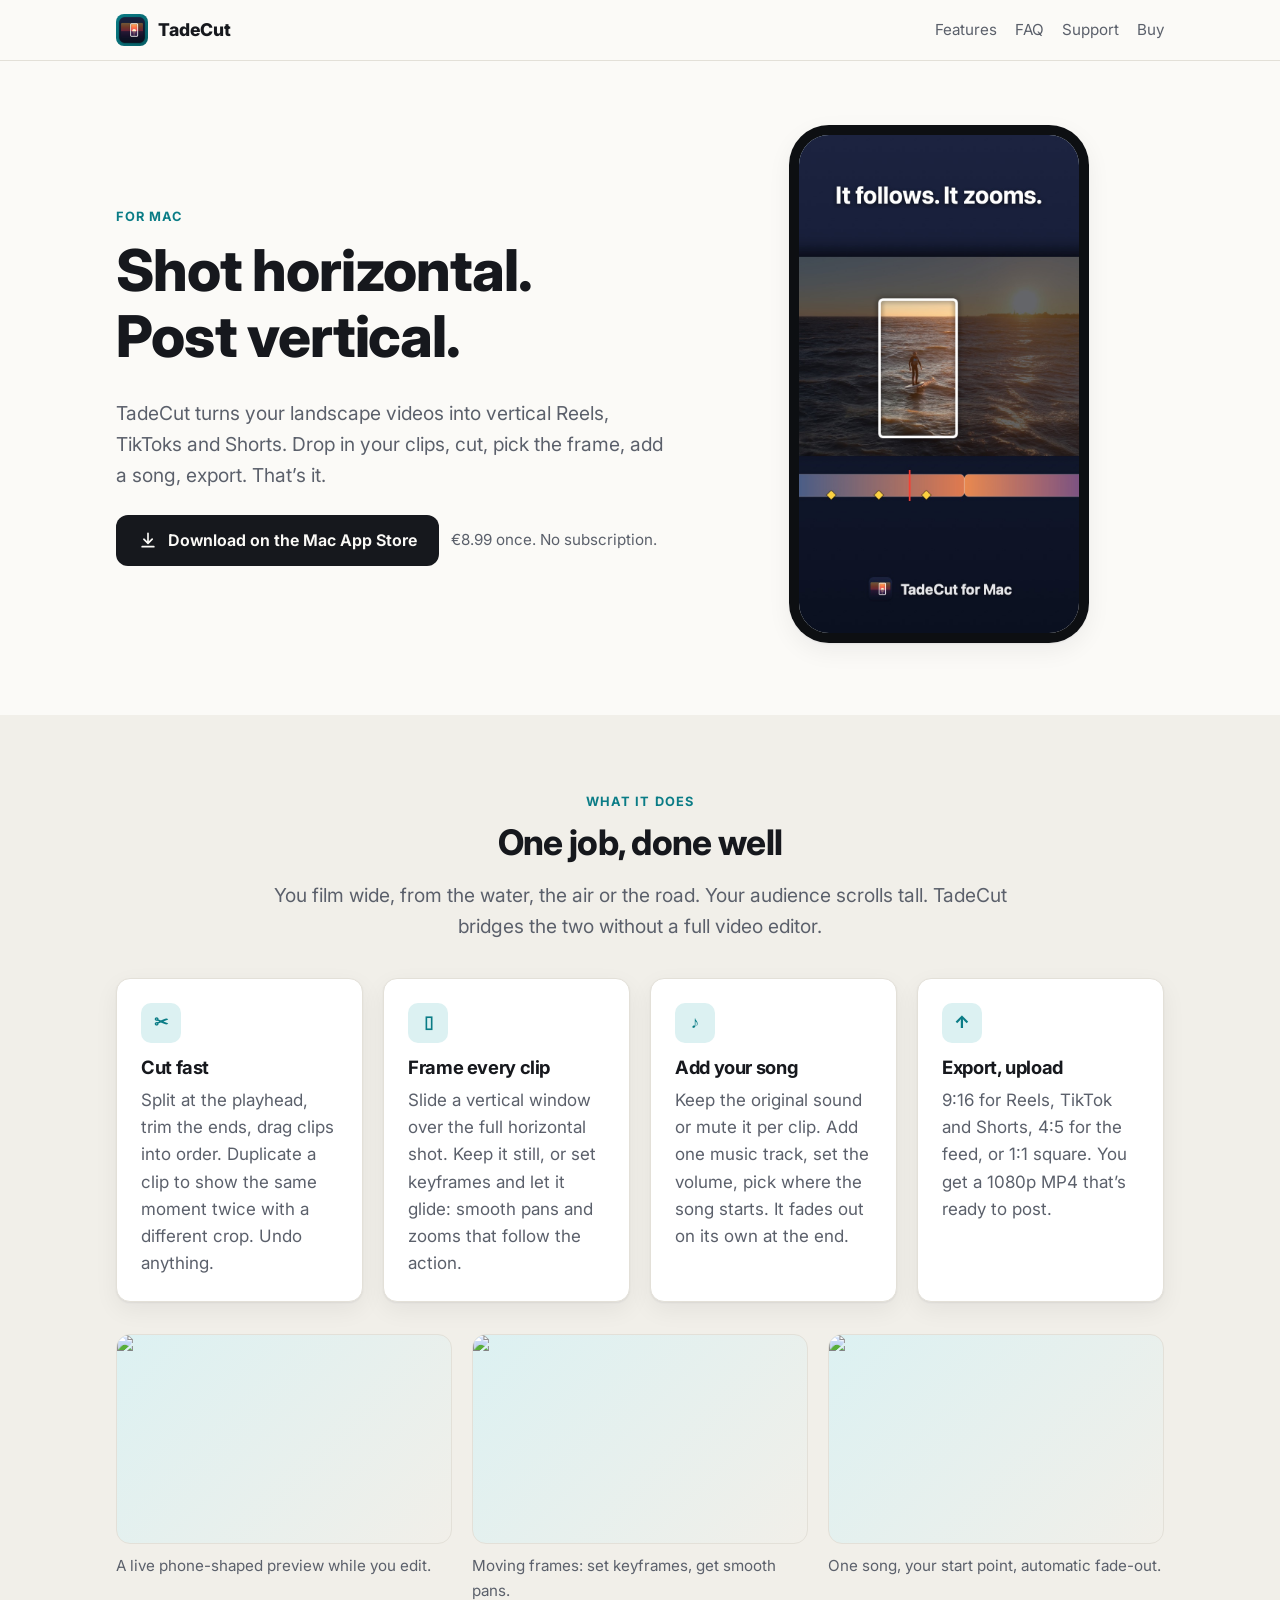
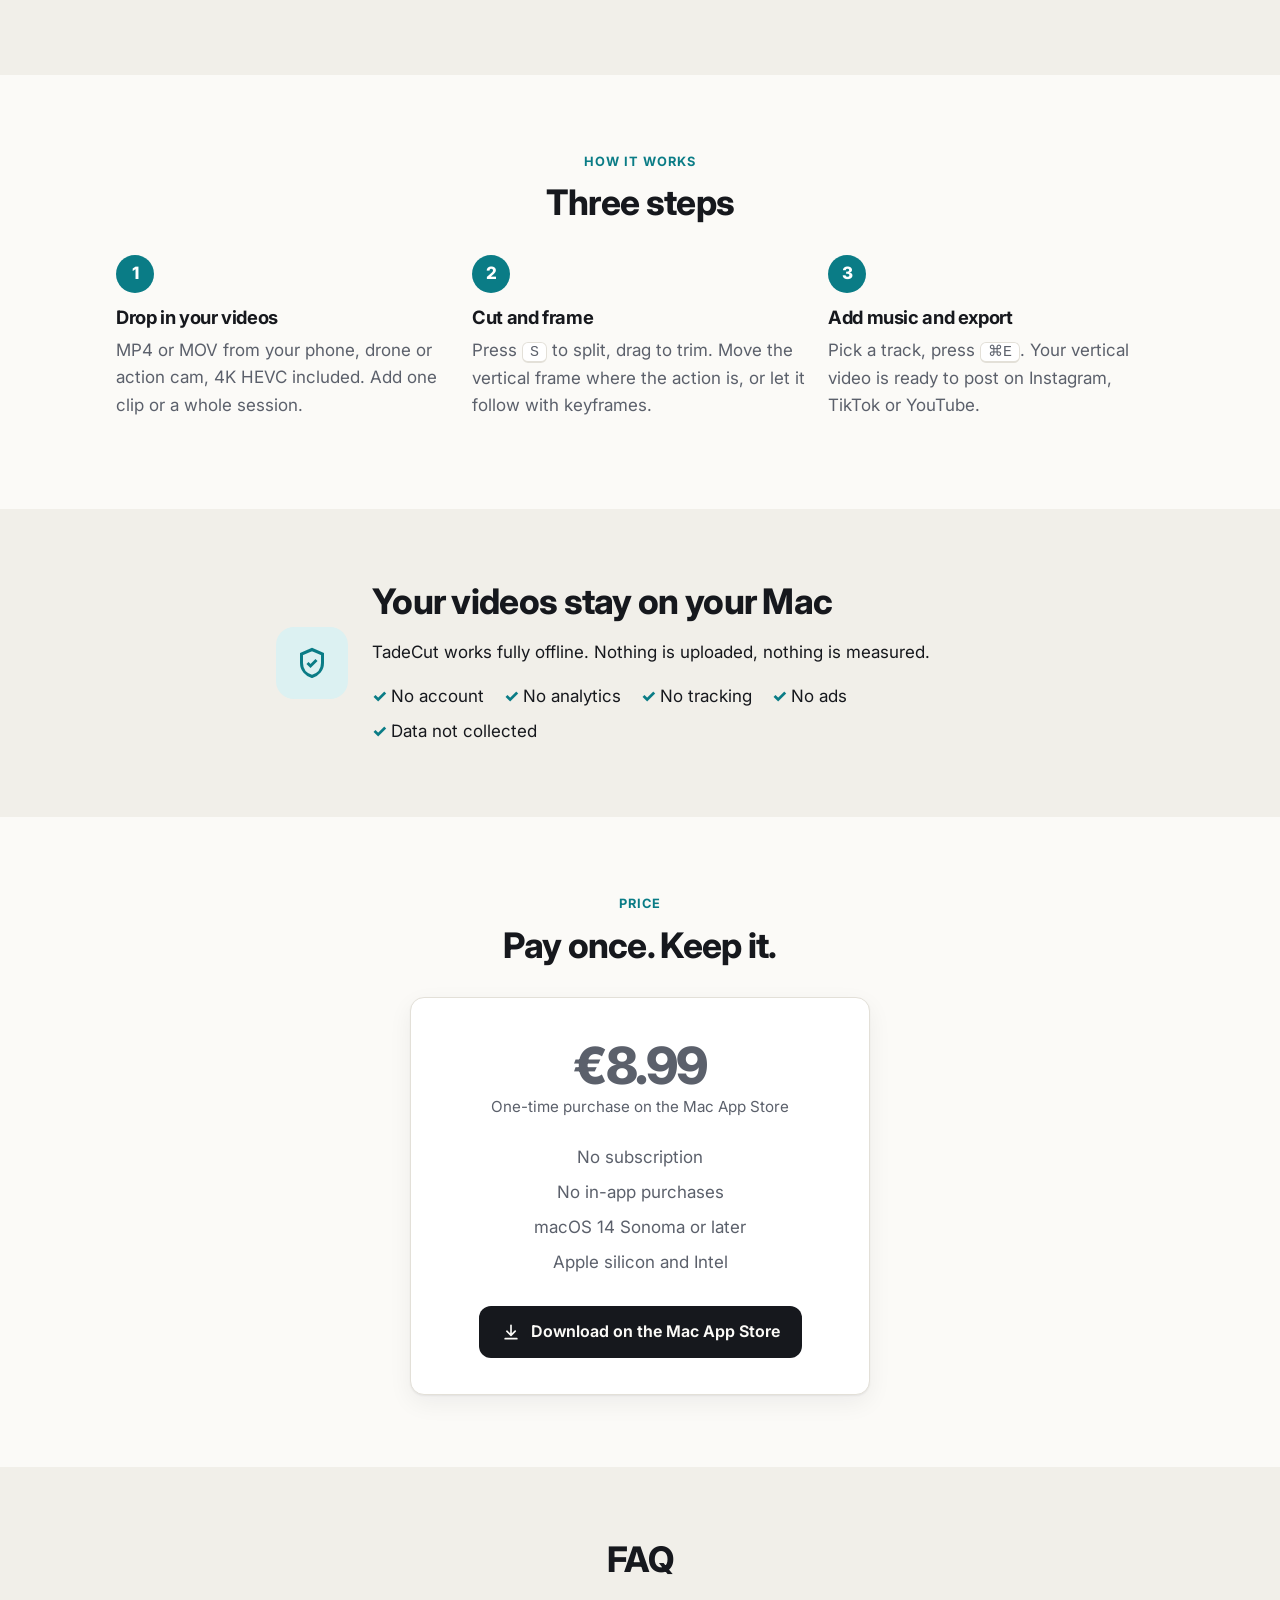
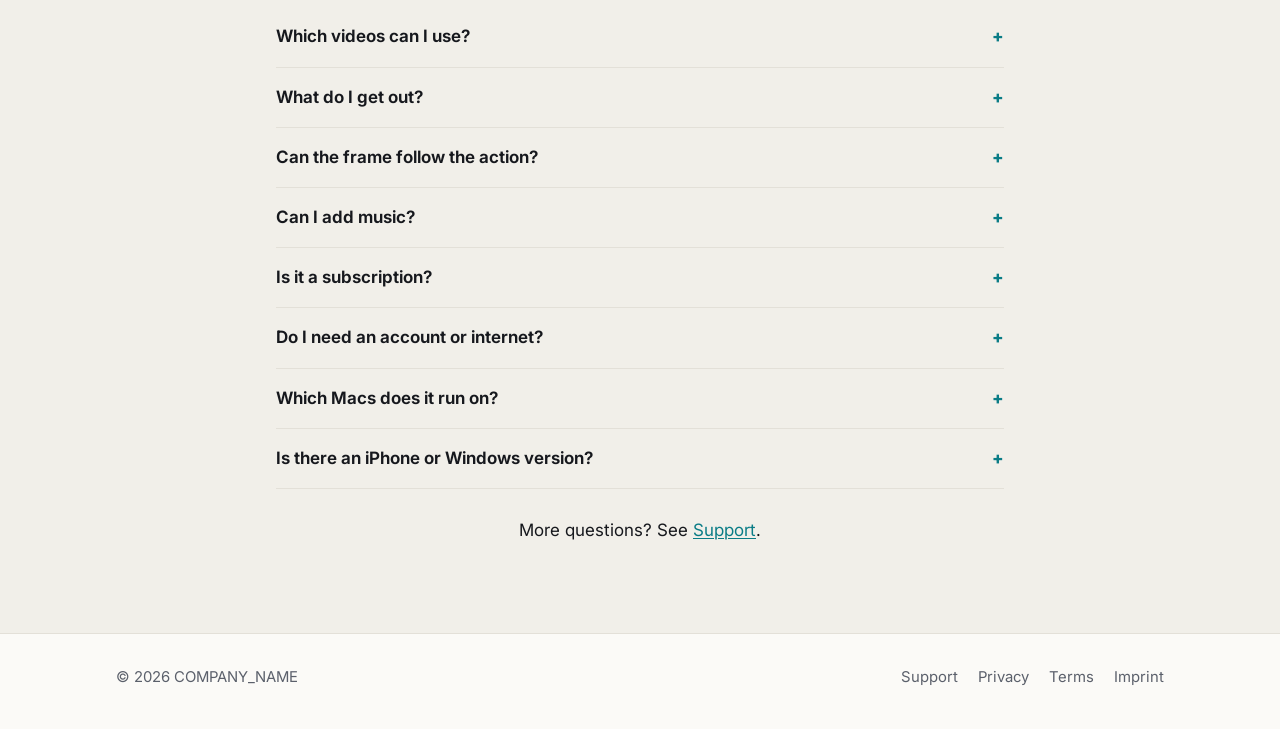
==== index.html @ 162cd6c4 "TadeCut website" ====
<!DOCTYPE html>
<html lang="en">
<head>
  <meta charset="utf-8">
  <meta name="viewport" content="width=device-width, initial-scale=1">
  <title>TadeCut — Shot horizontal. Post vertical.</title>
  <meta name="description" content="TadeCut is a simple Mac app that turns your horizontal videos into vertical Reels, TikToks and Shorts. Cut, frame, add music, export. €8.99 once, no subscription.">
  <meta name="color-scheme" content="light dark">
  <meta property="og:title" content="TadeCut — Shot horizontal. Post vertical.">
  <meta property="og:description" content="Turn horizontal videos into vertical Reels, TikToks and Shorts on your Mac. €8.99 once. No account, no tracking.">
  <meta property="og:image" content="assets/hero.jpg">
  <meta property="og:type" content="website">
  <link rel="icon" href="assets/icon-512.png">
  <link rel="apple-touch-icon" href="assets/icon-512.png">
  <link rel="preconnect" href="https://fonts.googleapis.com">
  <link rel="preconnect" href="https://fonts.gstatic.com" crossorigin>
  <link href="https://fonts.googleapis.com/css2?family=Inter:wght@400;600;700;800&amp;display=swap" rel="stylesheet">
  <link rel="stylesheet" href="style.css">
</head>
<body>
<a class="skip" href="#main">Skip to content</a>
<header class="site-header">
  <div class="wrap">
    <a class="brand" href="index.html"><img class="brand-icon" src="assets/icon-512.png" alt="" width="32" height="32">TadeCut</a>
    <nav class="nav" aria-label="Main">
      <a class="nav-optional" href="#features">Features</a>
      <a class="nav-optional" href="#faq">FAQ</a>
      <a href="support.html">Support</a>
      <a href="#price">Buy</a>
    </nav>
  </div>
</header>

<main id="main">
  <section class="hero">
    <div class="wrap hero-grid">
      <div>
        <span class="eyebrow">For Mac</span>
        <h1>Shot horizontal.<br>Post vertical.</h1>
        <p class="lead">TadeCut turns your landscape videos into vertical Reels, TikToks and Shorts. Drop in your clips, cut, pick the frame, add a song, export. That’s it.</p>
        <div class="hero-actions">
          <a class="btn" href="APP_STORE_URL">
            <svg viewBox="0 0 24 24" aria-hidden="true"><path d="M12 3a1 1 0 0 1 1 1v9.59l3.3-3.3a1 1 0 1 1 1.4 1.42l-5 5a1 1 0 0 1-1.4 0l-5-5a1 1 0 0 1 1.4-1.42l3.3 3.3V4a1 1 0 0 1 1-1zM5 19a1 1 0 1 0 0 2h14a1 1 0 1 0 0-2H5z"/></svg>
            Download on the Mac App Store
          </a>
          <span class="price-note">€8.99 once. No subscription.</span>
        </div>
      </div>
      <div class="phone">
        <div class="media-box ratio-9x16">
          <video autoplay muted loop playsinline poster="assets/hero.jpg">
            <source src="assets/demo.mp4" type="video/mp4">
          </video>
        </div>
      </div>
    </div>
  </section>

  <section id="features" class="section-alt">
    <div class="wrap">
      <div class="center">
        <span class="eyebrow">What it does</span>
        <h2>One job, done well</h2>
        <p class="lead">You film wide, from the water, the air or the road. Your audience scrolls tall. TadeCut bridges the two without a full video editor.</p>
      </div>
      <div class="grid grid-4 mt-36">
        <article class="card">
          <div class="icon-dot" aria-hidden="true">✂</div>
          <h3>Cut fast</h3>
          <p>Split at the playhead, trim the ends, drag clips into order. Duplicate a clip to show the same moment twice with a different crop. Undo anything.</p>
        </article>
        <article class="card">
          <div class="icon-dot" aria-hidden="true">▯</div>
          <h3>Frame every clip</h3>
          <p>Slide a vertical window over the full horizontal shot. Keep it still, or set keyframes and let it glide: smooth pans and zooms that follow the action.</p>
        </article>
        <article class="card">
          <div class="icon-dot" aria-hidden="true">♪</div>
          <h3>Add your song</h3>
          <p>Keep the original sound or mute it per clip. Add one music track, set the volume, pick where the song starts. It fades out on its own at the end.</p>
        </article>
        <article class="card">
          <div class="icon-dot" aria-hidden="true">↑</div>
          <h3>Export, upload</h3>
          <p>9:16 for Reels, TikTok and Shorts, 4:5 for the feed, or 1:1 square. You get a 1080p MP4 that’s ready to post.</p>
        </article>
      </div>

      <div class="grid grid-3 shots">
        <figure>
          <div class="media-box ratio-16x10"><img src="assets/screenshot-1.png" alt="TadeCut editor with timeline and phone-shaped preview" loading="lazy"></div>
          <figcaption>A live phone-shaped preview while you edit.</figcaption>
        </figure>
        <figure>
          <div class="media-box ratio-16x10"><img src="assets/screenshot-2.png" alt="Moving frame with keyframes on a drone shot" loading="lazy"></div>
          <figcaption>Moving frames: set keyframes, get smooth pans.</figcaption>
        </figure>
        <figure>
          <div class="media-box ratio-16x10"><img src="assets/screenshot-3.png" alt="Music track settings and export" loading="lazy"></div>
          <figcaption>One song, your start point, automatic fade-out.</figcaption>
        </figure>
      </div>
    </div>
  </section>

  <section id="how">
    <div class="wrap">
      <div class="center">
        <span class="eyebrow">How it works</span>
        <h2>Three steps</h2>
      </div>
      <ol class="steps grid grid-3">
        <li>
          <h3>Drop in your videos</h3>
          <p>MP4 or MOV from your phone, drone or action cam, 4K HEVC included. Add one clip or a whole session.</p>
        </li>
        <li>
          <h3>Cut and frame</h3>
          <p>Press <kbd>S</kbd> to split, drag to trim. Move the vertical frame where the action is, or let it follow with keyframes.</p>
        </li>
        <li>
          <h3>Add music and export</h3>
          <p>Pick a track, press <kbd>⌘E</kbd>. Your vertical video is ready to post on Instagram, TikTok or YouTube.</p>
        </li>
      </ol>
    </div>
  </section>

  <section class="section-alt" id="privacy">
    <div class="wrap narrow privacy-band">
      <div class="shield" aria-hidden="true">
        <svg viewBox="0 0 24 24"><path d="M12 3l7 3v6c0 4.5-3 7.8-7 9-4-1.2-7-4.5-7-9V6l7-3z"/><path d="M9 12l2 2 4-4"/></svg>
      </div>
      <div>
        <h2>Your videos stay on your Mac</h2>
        <p>TadeCut works fully offline. Nothing is uploaded, nothing is measured.</p>
        <ul class="checks">
          <li>No account</li>
          <li>No analytics</li>
          <li>No tracking</li>
          <li>No ads</li>
          <li>Data not collected</li>
        </ul>
      </div>
    </div>
  </section>

  <section id="price">
    <div class="wrap center">
      <span class="eyebrow">Price</span>
      <h2>Pay once. Keep it.</h2>
      <div class="card price-card">
        <p class="price">€8.99</p>
        <p class="meta">One-time purchase on the Mac App Store</p>
        <ul>
          <li>No subscription</li>
          <li>No in-app purchases</li>
          <li>macOS 14 Sonoma or later</li>
          <li>Apple silicon and Intel</li>
        </ul>
        <a class="btn" href="APP_STORE_URL">
          <svg viewBox="0 0 24 24" aria-hidden="true"><path d="M12 3a1 1 0 0 1 1 1v9.59l3.3-3.3a1 1 0 1 1 1.4 1.42l-5 5a1 1 0 0 1-1.4 0l-5-5a1 1 0 0 1 1.4-1.42l3.3 3.3V4a1 1 0 0 1 1-1zM5 19a1 1 0 1 0 0 2h14a1 1 0 1 0 0-2H5z"/></svg>
          Download on the Mac App Store
        </a>
      </div>
    </div>
  </section>

  <section id="faq" class="section-alt">
    <div class="wrap narrow">
      <h2 class="center">FAQ</h2>
      <div class="faq">
        <details>
          <summary>Which videos can I use?</summary>
          <p>Any normal Mac video: MP4 and MOV, including 4K HEVC from drones, phones and action cams.</p>
        </details>
        <details>
          <summary>What do I get out?</summary>
          <p>A 1080p MP4 (H.264 video, AAC audio) in 9:16, 4:5 or 1:1. It uploads straight to Instagram, TikTok and YouTube Shorts.</p>
        </details>
        <details>
          <summary>Can the frame follow the action?</summary>
          <p>Yes. Switch a clip to Moving, set a few keyframes, and the frame glides smoothly between them, panning and zooming as you set it.</p>
        </details>
        <details>
          <summary>Can I add music?</summary>
          <p>Yes, one music track per project. You set the volume and where in the song it starts, and it fades out at the end. Make sure you have the rights to the music you use.</p>
        </details>
        <details>
          <summary>Is it a subscription?</summary>
          <p>No. €8.99 once on the Mac App Store, with no in-app purchases.</p>
        </details>
        <details>
          <summary>Do I need an account or internet?</summary>
          <p>No. TadeCut works fully offline and has no sign-in. Your videos never leave your Mac.</p>
        </details>
        <details>
          <summary>Which Macs does it run on?</summary>
          <p>Any Mac with macOS 14 Sonoma or later, Apple silicon or Intel.</p>
        </details>
        <details>
          <summary>Is there an iPhone or Windows version?</summary>
          <p>No, TadeCut is a Mac app.</p>
        </details>
      </div>
      <p class="center mt-28">More questions? See <a href="support.html">Support</a>.</p>
    </div>
  </section>
</main>

<footer class="site-footer">
  <div class="wrap">
    <span>© 2026 COMPANY_NAME</span>
    <nav aria-label="Footer">
      <a href="support.html">Support</a>
      <a href="privacy.html">Privacy</a>
      <a href="terms.html">Terms</a>
      <a href="imprint.html">Imprint</a>
    </nav>
  </div>
</footer>
</body>
</html>
---- style.css ----
/* TadeCut site — shared stylesheet */
:root {
  --bg: #fbfaf7;
  --bg-alt: #f1efe9;
  --surface: #ffffff;
  --text: #16181d;
  --muted: #5b606b;
  --border: #e3e0d8;
  --accent: #0a7c86;
  --accent-strong: #075f67;
  --accent-soft: #dcf1f2;
  --on-accent: #ffffff;
  --shadow: 0 1px 2px rgba(20, 20, 30, .06), 0 8px 24px rgba(20, 20, 30, .06);
  --radius: 14px;
  --max: 1080px;
  --gutter: 16px;
  --font: "Inter", -apple-system, BlinkMacSystemFont, "Segoe UI", Roboto, Helvetica, Arial, sans-serif;
  color-scheme: light dark;
}

@media (prefers-color-scheme: dark) {
  :root {
    --bg: #111317;
    --bg-alt: #171a1f;
    --surface: #1c2026;
    --text: #eceef2;
    --muted: #a0a6b1;
    --border: #2c313a;
    --accent: #3cc3cf;
    --accent-strong: #6ad6df;
    --accent-soft: #15353a;
    --on-accent: #06272b;
    --shadow: 0 1px 2px rgba(0, 0, 0, .3), 0 8px 24px rgba(0, 0, 0, .3);
  }
}

*, *::before, *::after { box-sizing: border-box; }

html { -webkit-text-size-adjust: 100%; }

body {
  margin: 0;
  background: var(--bg);
  color: var(--text);
  font-family: var(--font);
  font-size: 17px;
  line-height: 1.6;
  overflow-x: hidden;
}

img, video { max-width: 100%; display: block; }

a { color: var(--accent); text-underline-offset: 2px; }
a:hover { color: var(--accent-strong); }

h1, h2, h3 { line-height: 1.15; letter-spacing: -0.02em; margin: 0 0 .5em; }
h1 { font-size: clamp(2.2rem, 6vw, 3.6rem); font-weight: 800; }
h2 { font-size: clamp(1.6rem, 4vw, 2.2rem); font-weight: 750; }
h3 { font-size: 1.15rem; font-weight: 700; }
p { margin: 0 0 1em; }

.wrap {
  width: 100%;
  max-width: var(--max);
  margin: 0 auto;
  padding: 0 var(--gutter);
}
.narrow { max-width: 760px; }

.skip {
  position: absolute; left: -999px; top: 0;
  background: var(--surface); padding: 8px 12px; z-index: 10;
}
.skip:focus { left: var(--gutter); }

/* Header */
.site-header {
  border-bottom: 1px solid var(--border);
  background: var(--bg);
  position: sticky; top: 0; z-index: 5;
}
.site-header .wrap {
  display: flex; align-items: center; justify-content: space-between;
  gap: 12px; min-height: 60px;
}
.brand {
  display: flex; align-items: center; gap: 10px;
  font-weight: 800; font-size: 1.1rem; color: var(--text); text-decoration: none;
}
.brand-icon {
  width: 32px; height: 32px; border-radius: 8px;
  background: linear-gradient(135deg, var(--accent), var(--accent-strong));
  object-fit: cover; flex: none;
}
.nav { display: flex; gap: 18px; flex-wrap: wrap; }
.nav a { color: var(--muted); text-decoration: none; font-size: .95rem; }
.nav a:hover, .nav a[aria-current="page"] { color: var(--text); }

/* Buttons */
.btn {
  display: inline-flex; align-items: center; justify-content: center; gap: 10px;
  padding: 13px 22px; border-radius: 12px;
  background: var(--text); color: var(--bg);
  font-weight: 650; text-decoration: none; font-size: 1rem;
  border: 0; transition: transform .1s ease, opacity .1s ease;
}
.btn:hover { color: var(--bg); opacity: .9; }
.btn:active { transform: translateY(1px); }
.btn svg { width: 20px; height: 20px; fill: currentColor; flex: none; }
.btn-ghost { background: transparent; color: var(--text); border: 1px solid var(--border); }
.btn-ghost:hover { color: var(--text); background: var(--bg-alt); }

/* Sections */
section { padding: 72px 0; }
.section-alt { background: var(--bg-alt); }
.eyebrow {
  display: inline-block; font-size: .8rem; font-weight: 700; letter-spacing: .08em;
  text-transform: uppercase; color: var(--accent); margin-bottom: 10px;
}
.lead { font-size: 1.2rem; color: var(--muted); max-width: 40em; }
.center { text-align: center; }
.center .lead { margin-left: auto; margin-right: auto; }

/* Hero */
.hero { padding: 64px 0 72px; }
.hero-grid {
  display: grid; grid-template-columns: 1.1fr .9fr; gap: 48px; align-items: center;
}
.hero-actions { display: flex; flex-wrap: wrap; gap: 12px; align-items: center; margin-top: 24px; }
.price-note { color: var(--muted); font-size: .95rem; }

.media-box {
  position: relative; overflow: hidden; border-radius: var(--radius);
  background:
    linear-gradient(135deg, var(--accent-soft), var(--bg-alt));
  border: 1px solid var(--border);
}
.media-box > img, .media-box > video {
  position: absolute; inset: 0; width: 100%; height: 100%; object-fit: cover;
}
.ratio-16x9 { aspect-ratio: 16 / 9; }
.ratio-16x10 { aspect-ratio: 16 / 10; }
.ratio-9x16 { aspect-ratio: 9 / 16; }

/* Phone frame around the demo */
.phone {
  width: min(300px, 78vw); margin: 0 auto;
  padding: 10px; border-radius: 40px;
  background: #0d0f12; box-shadow: var(--shadow);
}
.phone .media-box { border-radius: 30px; border: 0; }

/* Features */
.grid { display: grid; gap: 20px; }
.grid-2 { grid-template-columns: repeat(2, minmax(0, 1fr)); }
.grid-3 { grid-template-columns: repeat(3, minmax(0, 1fr)); }
.grid-4 { grid-template-columns: repeat(4, minmax(0, 1fr)); }

.card {
  background: var(--surface); border: 1px solid var(--border);
  border-radius: var(--radius); padding: 24px; box-shadow: var(--shadow);
}
.card p:last-child { margin-bottom: 0; }
.card p { color: var(--muted); }
.icon-dot {
  width: 40px; height: 40px; border-radius: 10px; margin-bottom: 14px;
  background: var(--accent-soft); color: var(--accent);
  display: grid; place-items: center; font-weight: 800;
}

/* Steps */
.steps { counter-reset: step; list-style: none; padding: 0; margin: 32px 0 0; }
.steps li { counter-increment: step; position: relative; padding-top: 52px; }
.steps li::before {
  content: counter(step);
  position: absolute; top: 0; left: 0;
  width: 38px; height: 38px; border-radius: 50%;
  background: var(--accent); color: var(--on-accent);
  display: grid; place-items: center; font-weight: 800;
}
.steps p { color: var(--muted); }

/* Screenshots */
.shots { margin-top: 32px; }
.shots figure { margin: 0; }
.shots figcaption { margin-top: 10px; font-size: .95rem; color: var(--muted); }

/* Privacy band */
.privacy-band {
  display: grid; grid-template-columns: auto 1fr; gap: 24px; align-items: center;
}
.shield {
  width: 72px; height: 72px; border-radius: 18px;
  background: var(--accent-soft); color: var(--accent);
  display: grid; place-items: center;
}
.shield svg { width: 36px; height: 36px; fill: none; stroke: currentColor; stroke-width: 2; }
.checks { list-style: none; padding: 0; margin: 12px 0 0; display: flex; flex-wrap: wrap; gap: 8px 20px; }
.checks li::before { content: "✓ "; color: var(--accent); font-weight: 800; }

/* Price */
.price-card { max-width: 460px; margin: 32px auto 0; text-align: center; padding: 36px 28px; }
.price { font-size: 3.2rem; font-weight: 800; letter-spacing: -0.03em; line-height: 1; margin: 6px 0 4px; color: var(--text); }
.price-card ul { list-style: none; padding: 0; margin: 20px 0 26px; color: var(--muted); }
.price-card li { padding: 4px 0; }

/* FAQ */
.faq { margin-top: 28px; }
.faq details {
  border-bottom: 1px solid var(--border); padding: 16px 0;
}
.faq summary {
  cursor: pointer; font-weight: 650; list-style: none;
  display: flex; justify-content: space-between; gap: 16px;
}
.faq summary::-webkit-details-marker { display: none; }
.faq summary::after { content: "+"; color: var(--accent); font-weight: 800; flex: none; }
.faq details[open] summary::after { content: "–"; }
.faq details p { margin: 10px 0 0; color: var(--muted); }

/* Docs / legal pages */
.doc { padding: 48px 0 72px; }
.doc h1 { font-size: clamp(2rem, 5vw, 2.8rem); }
.doc h2 { font-size: 1.4rem; margin-top: 2em; }
.doc h3 { margin-top: 1.5em; }
.doc ul, .doc ol { padding-left: 1.3em; }
.doc li { margin-bottom: .4em; }
.meta { color: var(--muted); font-size: .95rem; }
.note {
  background: var(--accent-soft); border-radius: 12px; padding: 16px 18px; margin: 20px 0;
}
.note p:last-child { margin-bottom: 0; }

.table-wrap { overflow-x: auto; margin: 16px 0; }
table { width: 100%; border-collapse: collapse; font-size: .97rem; }
th, td { text-align: left; padding: 10px 12px; border-bottom: 1px solid var(--border); vertical-align: top; }
th { color: var(--muted); font-weight: 650; font-size: .85rem; text-transform: uppercase; letter-spacing: .05em; }
kbd {
  font-family: ui-monospace, SFMono-Regular, Menlo, monospace; font-size: .88em;
  background: var(--surface); border: 1px solid var(--border); border-bottom-width: 2px;
  border-radius: 6px; padding: 1px 7px; white-space: nowrap;
}
dl.facts { display: grid; grid-template-columns: max-content 1fr; gap: 8px 24px; }
dl.facts dt { color: var(--muted); }
dl.facts dd { margin: 0; overflow-wrap: anywhere; }

/* Footer */
.site-footer { border-top: 1px solid var(--border); padding: 32px 0 40px; color: var(--muted); font-size: .93rem; }
.site-footer .wrap { display: flex; flex-wrap: wrap; justify-content: space-between; gap: 16px; }
.site-footer nav { display: flex; flex-wrap: wrap; gap: 8px 20px; }
.site-footer a { color: var(--muted); text-decoration: none; }
.site-footer a:hover { color: var(--text); }

/* Responsive */
@media (max-width: 900px) {
  .grid-4 { grid-template-columns: repeat(2, minmax(0, 1fr)); }
  .grid-3 { grid-template-columns: minmax(0, 1fr); }
  .hero-grid { grid-template-columns: minmax(0, 1fr); gap: 40px; }
}
@media (max-width: 640px) {
  body { font-size: 16px; }
  section { padding: 52px 0; }
  .hero { padding: 40px 0 52px; }
  .grid-2, .grid-4 { grid-template-columns: minmax(0, 1fr); }
  .nav { gap: 14px; }
  .nav .nav-optional { display: none; }
  .privacy-band { grid-template-columns: minmax(0, 1fr); }
  .hero-actions .btn { width: 100%; }
  dl.facts { grid-template-columns: minmax(0, 1fr); gap: 2px; }
  dl.facts dd { margin-bottom: 10px; }
}
@media (prefers-reduced-motion: reduce) {
  * { transition: none !important; }
}

.doc code { font-family: ui-monospace, SFMono-Regular, Menlo, monospace; font-size: .9em; overflow-wrap: anywhere; }
.mt-36 { margin-top: 36px; }
.mt-28 { margin-top: 28px; }
.media-box > img { color: transparent; font-size: 0; }
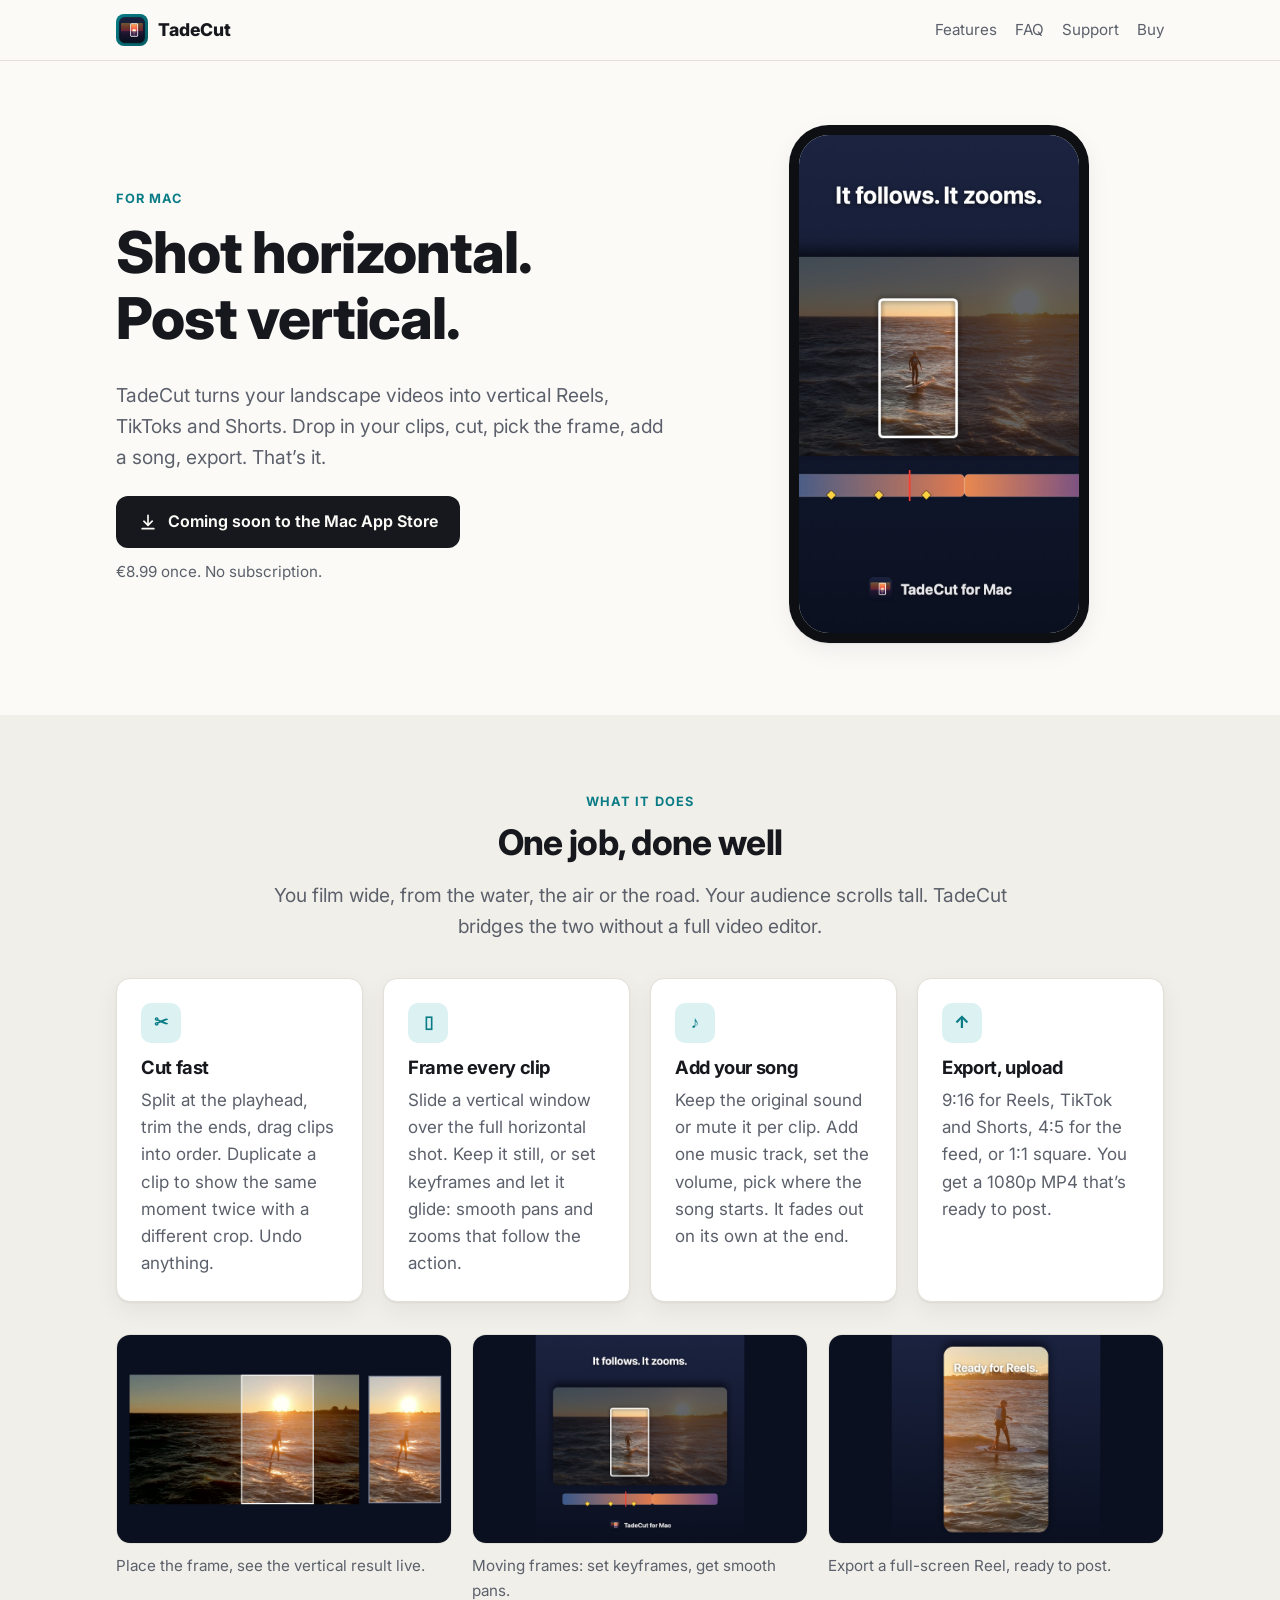
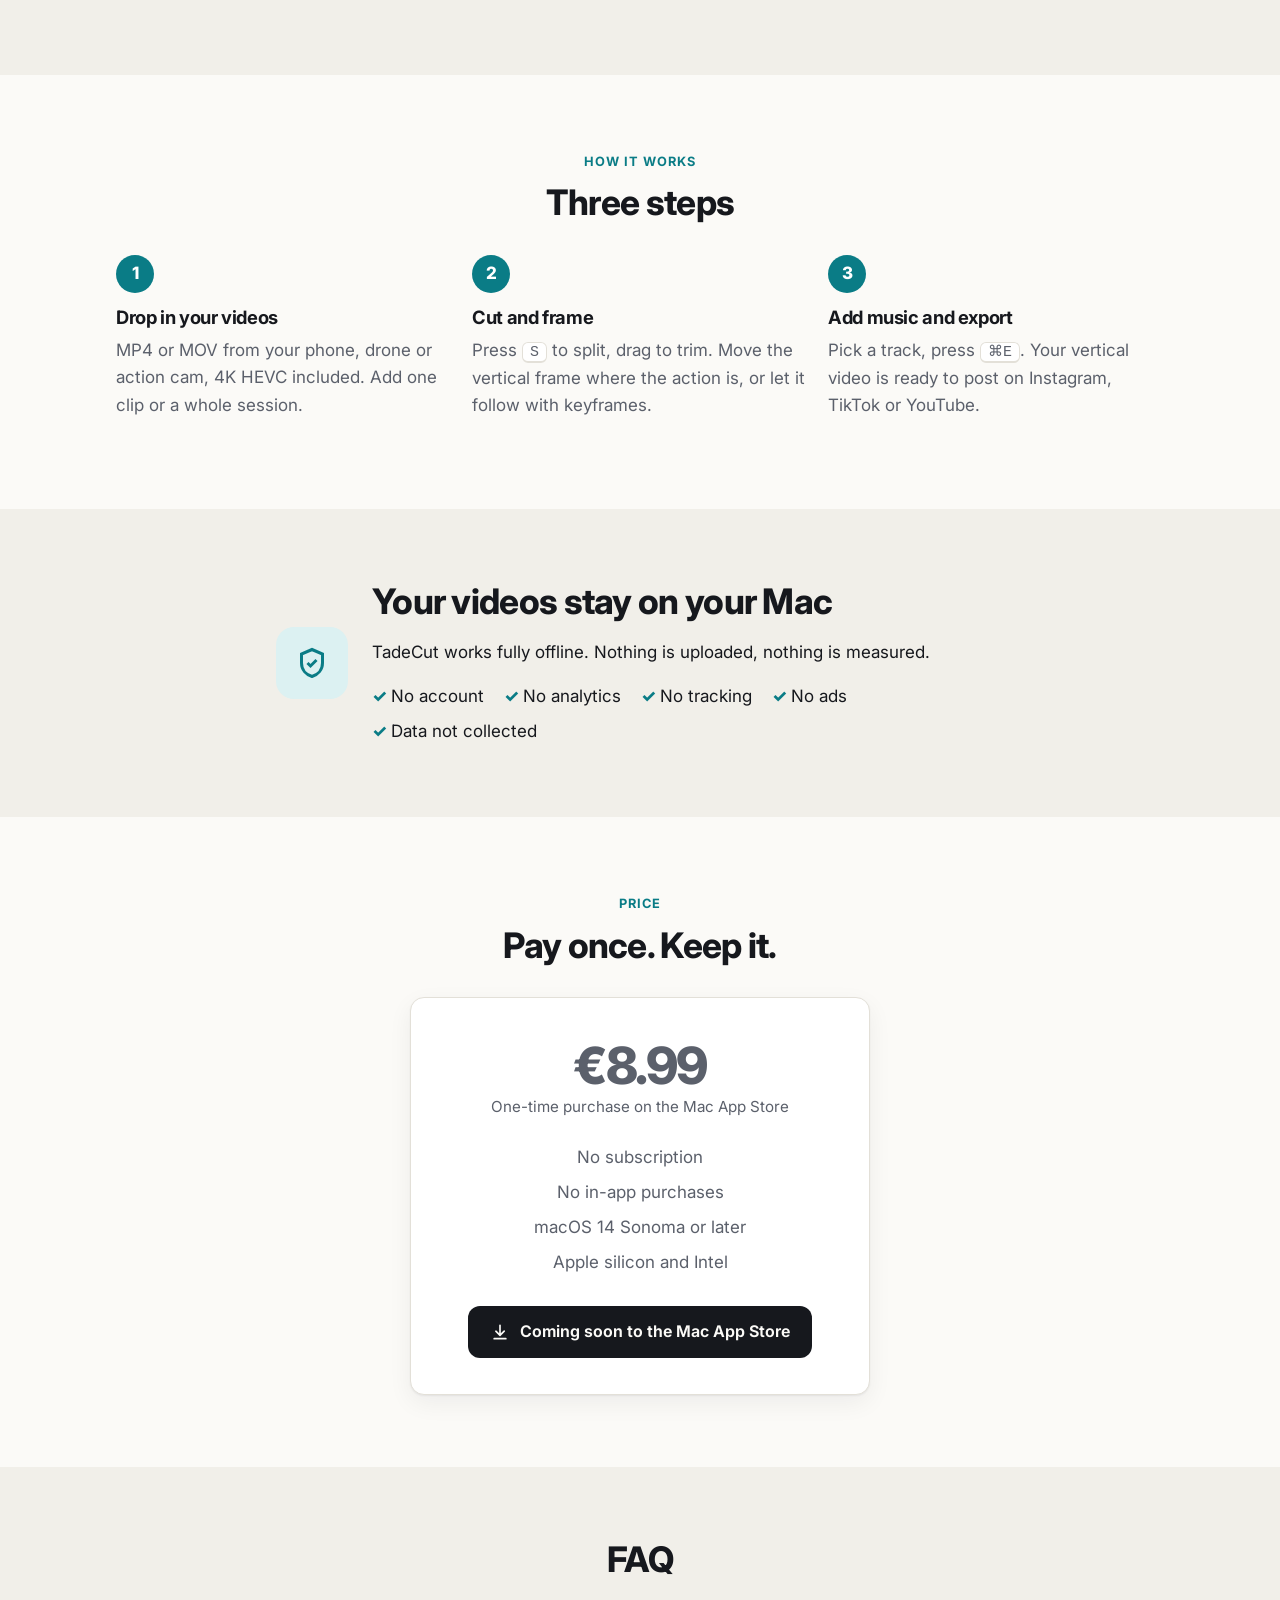
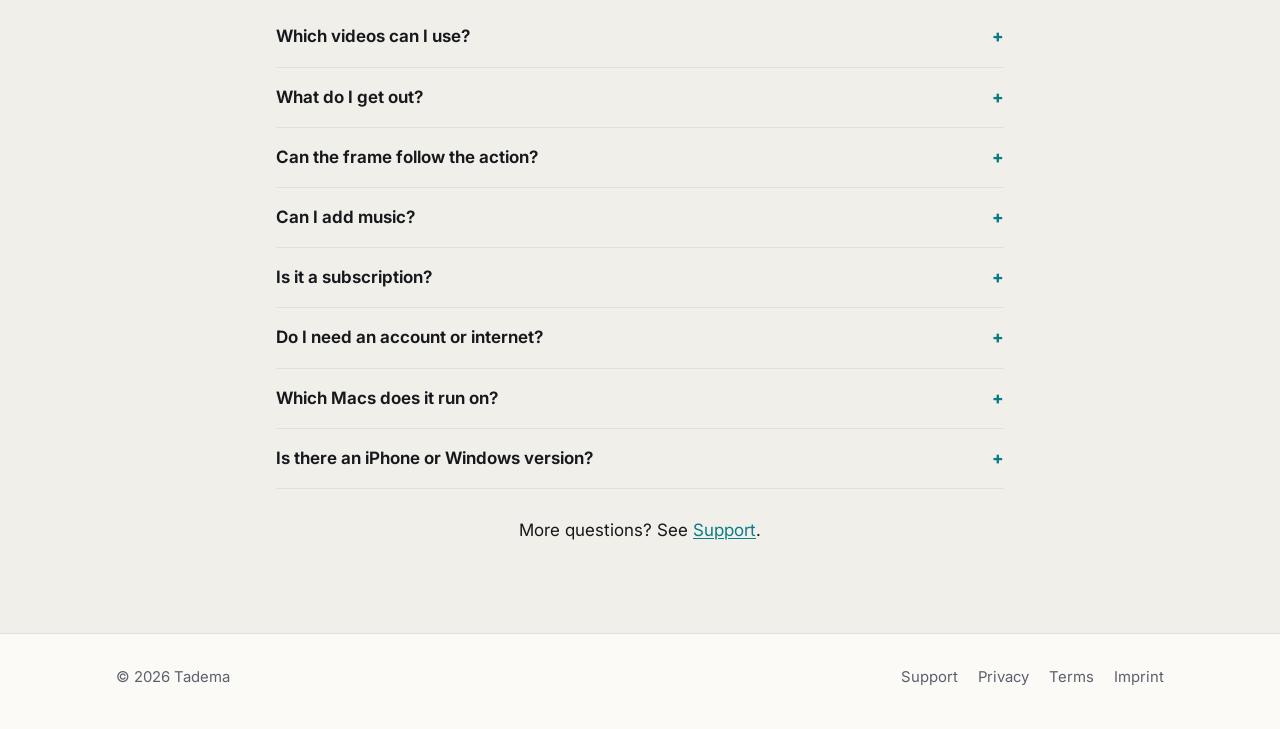
==== commit e8e68e67: "Company details, GitHub support requests, screenshots" ====
--- a/index.html
+++ b/index.html
@@ -39,9 +39,9 @@
         <h1>Shot horizontal.<br>Post vertical.</h1>
         <p class="lead">TadeCut turns your landscape videos into vertical Reels, TikToks and Shorts. Drop in your clips, cut, pick the frame, add a song, export. That’s it.</p>
         <div class="hero-actions">
-          <a class="btn" href="APP_STORE_URL">
+          <a class="btn" href="#price">
             <svg viewBox="0 0 24 24" aria-hidden="true"><path d="M12 3a1 1 0 0 1 1 1v9.59l3.3-3.3a1 1 0 1 1 1.4 1.42l-5 5a1 1 0 0 1-1.4 0l-5-5a1 1 0 0 1 1.4-1.42l3.3 3.3V4a1 1 0 0 1 1-1zM5 19a1 1 0 1 0 0 2h14a1 1 0 1 0 0-2H5z"/></svg>
-            Download on the Mac App Store
+            Coming soon to the Mac App Store
           </a>
           <span class="price-note">€8.99 once. No subscription.</span>
         </div>
@@ -88,16 +88,16 @@
 
       <div class="grid grid-3 shots">
         <figure>
-          <div class="media-box ratio-16x10"><img src="assets/screenshot-1.png" alt="TadeCut editor with timeline and phone-shaped preview" loading="lazy"></div>
-          <figcaption>A live phone-shaped preview while you edit.</figcaption>
+          <div class="media-box ratio-16x10"><img src="assets/screenshot-1.jpg" alt="A horizontal drone shot with a vertical frame on the rider, next to the vertical result" loading="lazy"></div>
+          <figcaption>Place the frame, see the vertical result live.</figcaption>
         </figure>
         <figure>
-          <div class="media-box ratio-16x10"><img src="assets/screenshot-2.png" alt="Moving frame with keyframes on a drone shot" loading="lazy"></div>
+          <div class="media-box ratio-16x10"><img src="assets/screenshot-2.jpg" alt="Moving frame with keyframes on a drone shot" loading="lazy"></div>
           <figcaption>Moving frames: set keyframes, get smooth pans.</figcaption>
         </figure>
         <figure>
-          <div class="media-box ratio-16x10"><img src="assets/screenshot-3.png" alt="Music track settings and export" loading="lazy"></div>
-          <figcaption>One song, your start point, automatic fade-out.</figcaption>
+          <div class="media-box ratio-16x10"><img src="assets/screenshot-3.jpg" alt="The finished vertical reel on a phone" loading="lazy"></div>
+          <figcaption>Export a full-screen Reel, ready to post.</figcaption>
         </figure>
       </div>
     </div>
@@ -158,9 +158,9 @@
           <li>macOS 14 Sonoma or later</li>
           <li>Apple silicon and Intel</li>
         </ul>
-        <a class="btn" href="APP_STORE_URL">
+        <a class="btn" href="#price">
           <svg viewBox="0 0 24 24" aria-hidden="true"><path d="M12 3a1 1 0 0 1 1 1v9.59l3.3-3.3a1 1 0 1 1 1.4 1.42l-5 5a1 1 0 0 1-1.4 0l-5-5a1 1 0 0 1 1.4-1.42l3.3 3.3V4a1 1 0 0 1 1-1zM5 19a1 1 0 1 0 0 2h14a1 1 0 1 0 0-2H5z"/></svg>
-          Download on the Mac App Store
+          Coming soon to the Mac App Store
         </a>
       </div>
     </div>
@@ -210,7 +210,7 @@
 
 <footer class="site-footer">
   <div class="wrap">
-    <span>© 2026 COMPANY_NAME</span>
+    <span>© 2026 Tadema</span>
     <nav aria-label="Footer">
       <a href="support.html">Support</a>
       <a href="privacy.html">Privacy</a>
